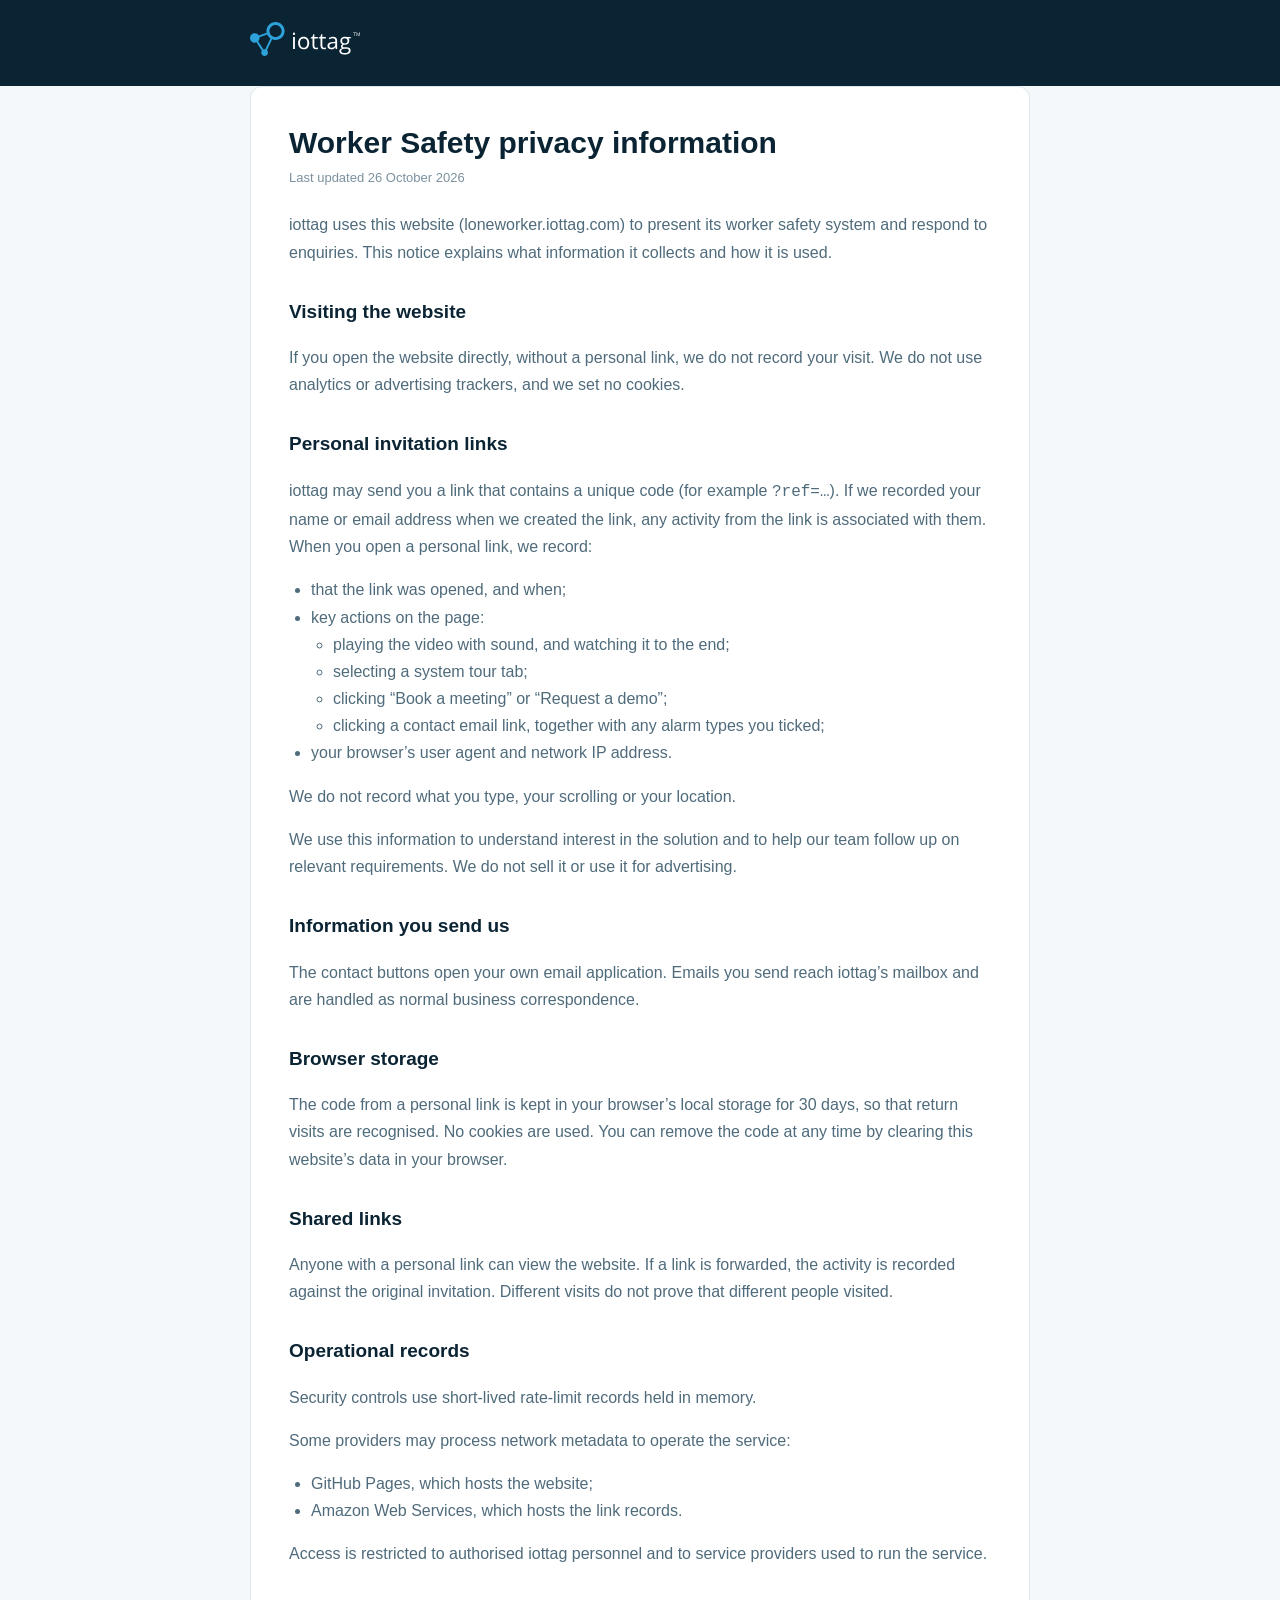
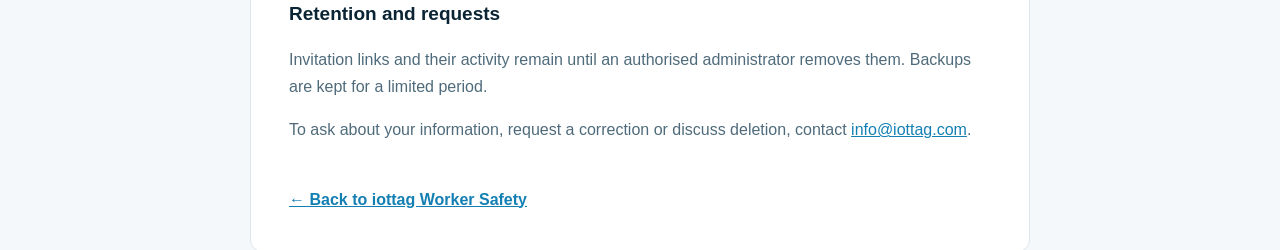
==== privacy.html @ a6e062ec "Add privacy notice for personal-link tracking New privacy.html describes what personal invitation li" ====
<!doctype html>
<html lang="en-AU">
<head>
<meta charset="utf-8">
<meta name="viewport" content="width=device-width,initial-scale=1">
<meta name="theme-color" content="#091e2d">
<title>Worker Safety privacy | iottag</title>
<meta name="description" content="What information the iottag Worker Safety website collects, including personal invitation links.">
<link rel="canonical" href="https://loneworker.iottag.com/privacy.html">
<link rel="icon" href="assets/img/favicon.svg" type="image/svg+xml">
<style>
*{box-sizing:border-box}
body{margin:0;background:#f4f8fa;color:#28485a;font:16px/1.7 -apple-system,BlinkMacSystemFont,"Segoe UI",Arial,sans-serif}
header{background:#0b2434;padding:22px 0}
header a{display:inline-block}
header img{width:110px;height:auto;display:block}
.wrap{width:min(780px,calc(100% - 32px));margin:0 auto}
main{background:#fff;border:1px solid #dce6ec;border-radius:12px;padding:38px;margin:40px auto}
h1{color:#0b2434;font-size:30px;line-height:1.2;margin:0 0 6px}
h2{color:#0b2434;font-size:19px;margin:30px 0 8px}
p,li{color:#4f6b7b}
ul{padding-left:22px}
a{color:#137fb3}
.updated{font-size:13px;color:#7b919e;margin:0 0 22px}
.back{display:inline-block;margin-top:26px;font-weight:600}
@media(max-width:600px){main{padding:24px 20px;margin:16px auto}h1{font-size:25px}}
</style>
</head>
<body>
<header><div class="wrap"><a href="./" aria-label="Back to iottag Worker Safety"><img src="assets/img/logo-footer.svg" alt="iottag" width="134" height="42"></a></div></header>
<main class="wrap">
<h1>Worker Safety privacy information</h1>
<p class="updated">Last updated 26 October 2026</p>
<p>iottag uses this website (loneworker.iottag.com) to present its worker safety system and respond to enquiries. This notice explains what information it collects and how it is used.</p>

<h2>Visiting the website</h2>
<p>If you open the website directly, without a personal link, we do not record your visit. We do not use analytics or advertising trackers, and we set no cookies.</p>

<h2>Personal invitation links</h2>
<p>iottag may send you a link that contains a unique code (for example <code>?ref=…</code>). If we recorded your name or email address when we created the link, any activity from the link is associated with them. When you open a personal link, we record:</p>
<ul>
<li>that the link was opened, and when;</li>
<li>key actions on the page:
<ul>
<li>playing the video with sound, and watching it to the end;</li>
<li>selecting a system tour tab;</li>
<li>clicking “Book a meeting” or “Request a demo”;</li>
<li>clicking a contact email link, together with any alarm types you ticked;</li>
</ul></li>
<li>your browser’s user agent and network IP address.</li>
</ul>
<p>We do not record what you type, your scrolling or your location.</p>
<p>We use this information to understand interest in the solution and to help our team follow up on relevant requirements. We do not sell it or use it for advertising.</p>

<h2>Information you send us</h2>
<p>The contact buttons open your own email application. Emails you send reach iottag’s mailbox and are handled as normal business correspondence.</p>

<h2>Browser storage</h2>
<p>The code from a personal link is kept in your browser’s local storage for 30 days, so that return visits are recognised. No cookies are used. You can remove the code at any time by clearing this website’s data in your browser.</p>

<h2>Shared links</h2>
<p>Anyone with a personal link can view the website. If a link is forwarded, the activity is recorded against the original invitation. Different visits do not prove that different people visited.</p>

<h2>Operational records</h2>
<p>Security controls use short-lived rate-limit records held in memory.</p>
<p>Some providers may process network metadata to operate the service:</p>
<ul>
<li>GitHub Pages, which hosts the website;</li>
<li>Amazon Web Services, which hosts the link records.</li>
</ul>
<p>Access is restricted to authorised iottag personnel and to service providers used to run the service.</p>

<h2>Retention and requests</h2>
<p>Invitation links and their activity remain until an authorised administrator removes them. Backups are kept for a limited period.</p>
<p>To ask about your information, request a correction or discuss deletion, contact <a href="mailto:info@iottag.com">info@iottag.com</a>.</p>

<a class="back" href="./">← Back to iottag Worker Safety</a>
</main>
</body>
</html>
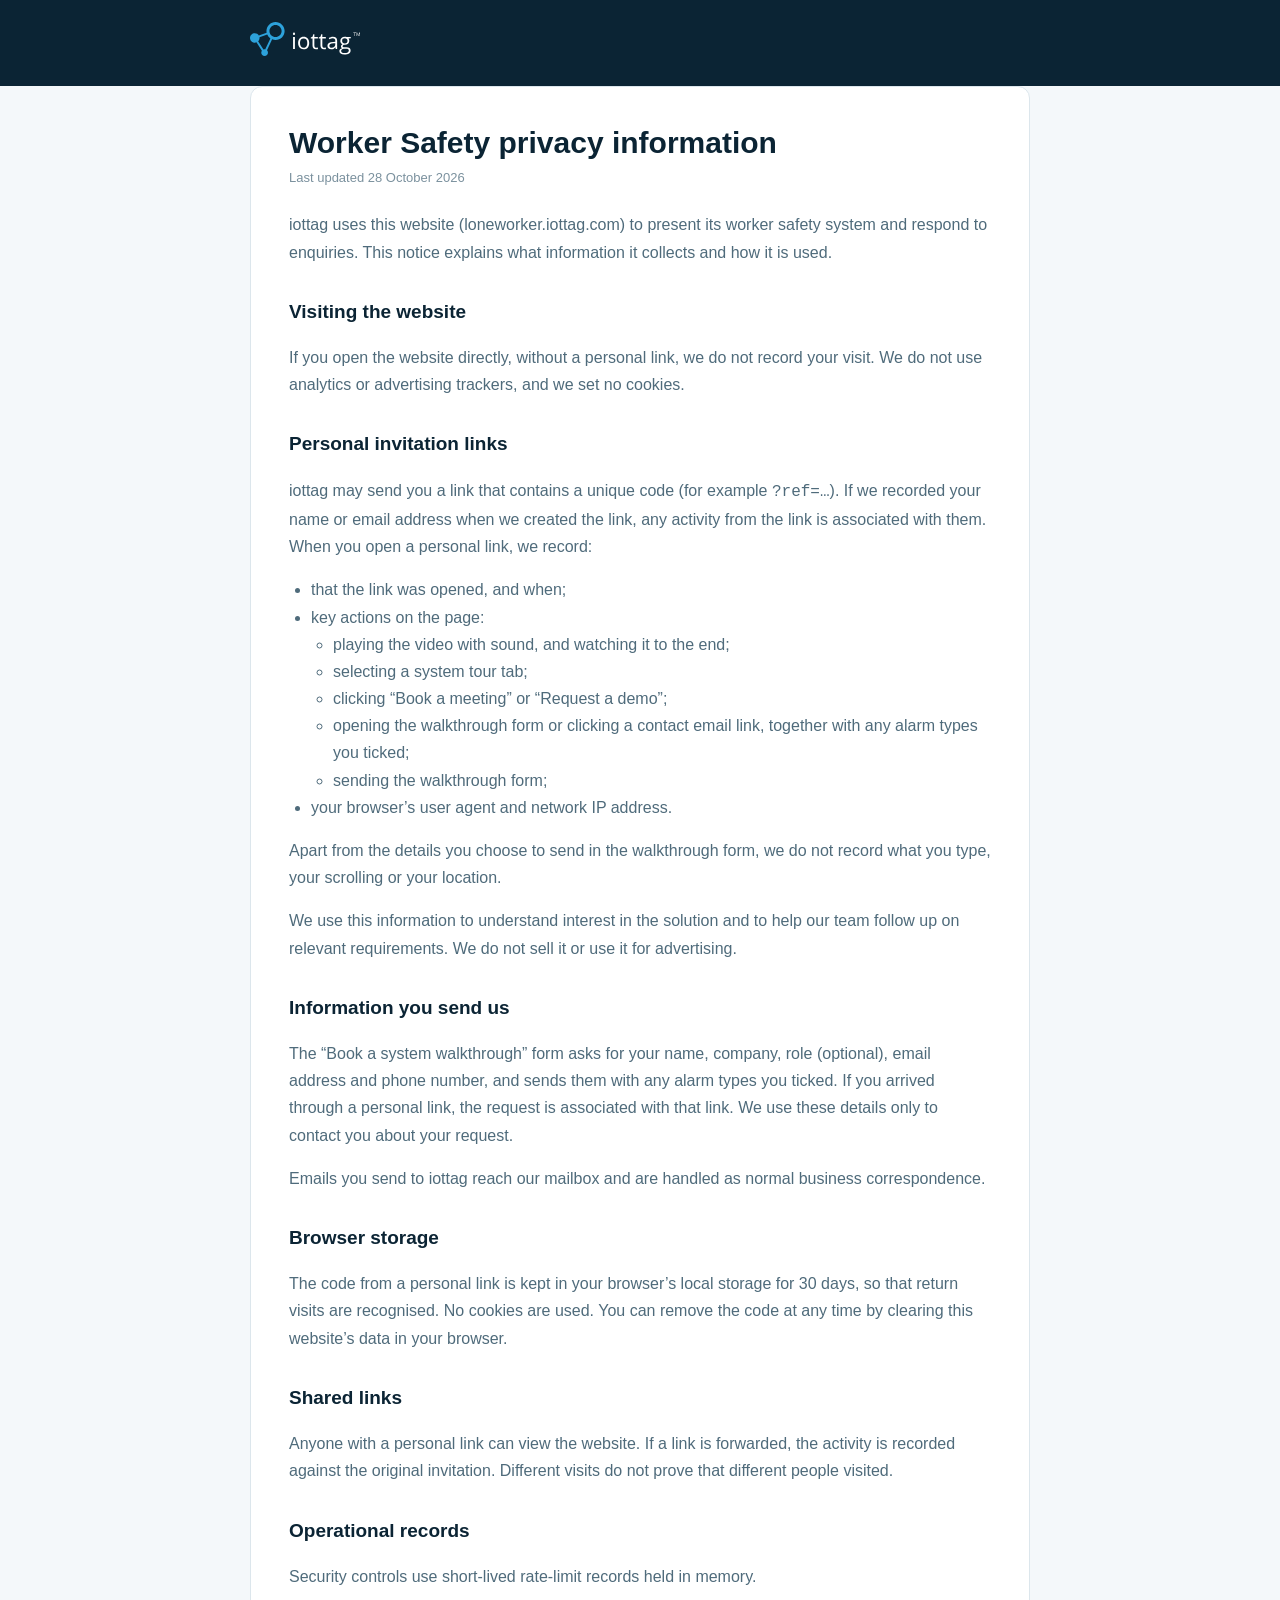
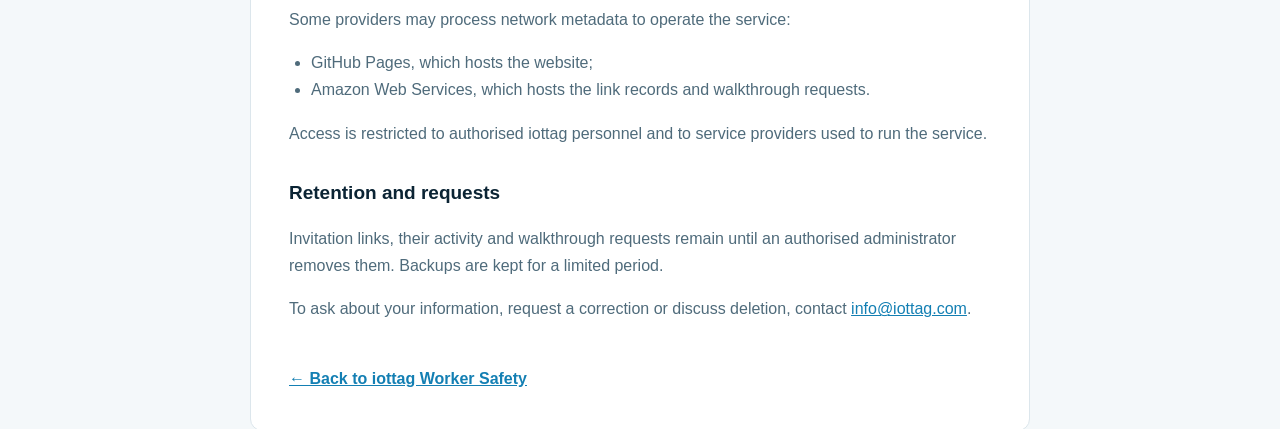
==== commit 96819708: "Open a walkthrough request form and move device images into alarm tabs - "Book a system walkthrough"" ====
--- a/privacy.html
+++ b/privacy.html
@@ -30,7 +30,7 @@
 <header><div class="wrap"><a href="./" aria-label="Back to iottag Worker Safety"><img src="assets/img/logo-footer.svg" alt="iottag" width="134" height="42"></a></div></header>
 <main class="wrap">
 <h1>Worker Safety privacy information</h1>
-<p class="updated">Last updated 26 October 2026</p>
+<p class="updated">Last updated 28 October 2026</p>
 <p>iottag uses this website (loneworker.iottag.com) to present its worker safety system and respond to enquiries. This notice explains what information it collects and how it is used.</p>
 
 <h2>Visiting the website</h2>
@@ -45,15 +45,17 @@
 <li>playing the video with sound, and watching it to the end;</li>
 <li>selecting a system tour tab;</li>
 <li>clicking “Book a meeting” or “Request a demo”;</li>
-<li>clicking a contact email link, together with any alarm types you ticked;</li>
+<li>opening the walkthrough form or clicking a contact email link, together with any alarm types you ticked;</li>
+<li>sending the walkthrough form;</li>
 </ul></li>
 <li>your browser’s user agent and network IP address.</li>
 </ul>
-<p>We do not record what you type, your scrolling or your location.</p>
+<p>Apart from the details you choose to send in the walkthrough form, we do not record what you type, your scrolling or your location.</p>
 <p>We use this information to understand interest in the solution and to help our team follow up on relevant requirements. We do not sell it or use it for advertising.</p>
 
 <h2>Information you send us</h2>
-<p>The contact buttons open your own email application. Emails you send reach iottag’s mailbox and are handled as normal business correspondence.</p>
+<p>The “Book a system walkthrough” form asks for your name, company, role (optional), email address and phone number, and sends them with any alarm types you ticked. If you arrived through a personal link, the request is associated with that link. We use these details only to contact you about your request.</p>
+<p>Emails you send to iottag reach our mailbox and are handled as normal business correspondence.</p>
 
 <h2>Browser storage</h2>
 <p>The code from a personal link is kept in your browser’s local storage for 30 days, so that return visits are recognised. No cookies are used. You can remove the code at any time by clearing this website’s data in your browser.</p>
@@ -66,12 +68,12 @@
 <p>Some providers may process network metadata to operate the service:</p>
 <ul>
 <li>GitHub Pages, which hosts the website;</li>
-<li>Amazon Web Services, which hosts the link records.</li>
+<li>Amazon Web Services, which hosts the link records and walkthrough requests.</li>
 </ul>
 <p>Access is restricted to authorised iottag personnel and to service providers used to run the service.</p>
 
 <h2>Retention and requests</h2>
-<p>Invitation links and their activity remain until an authorised administrator removes them. Backups are kept for a limited period.</p>
+<p>Invitation links, their activity and walkthrough requests remain until an authorised administrator removes them. Backups are kept for a limited period.</p>
 <p>To ask about your information, request a correction or discuss deletion, contact <a href="mailto:info@iottag.com">info@iottag.com</a>.</p>
 
 <a class="back" href="./">← Back to iottag Worker Safety</a>
